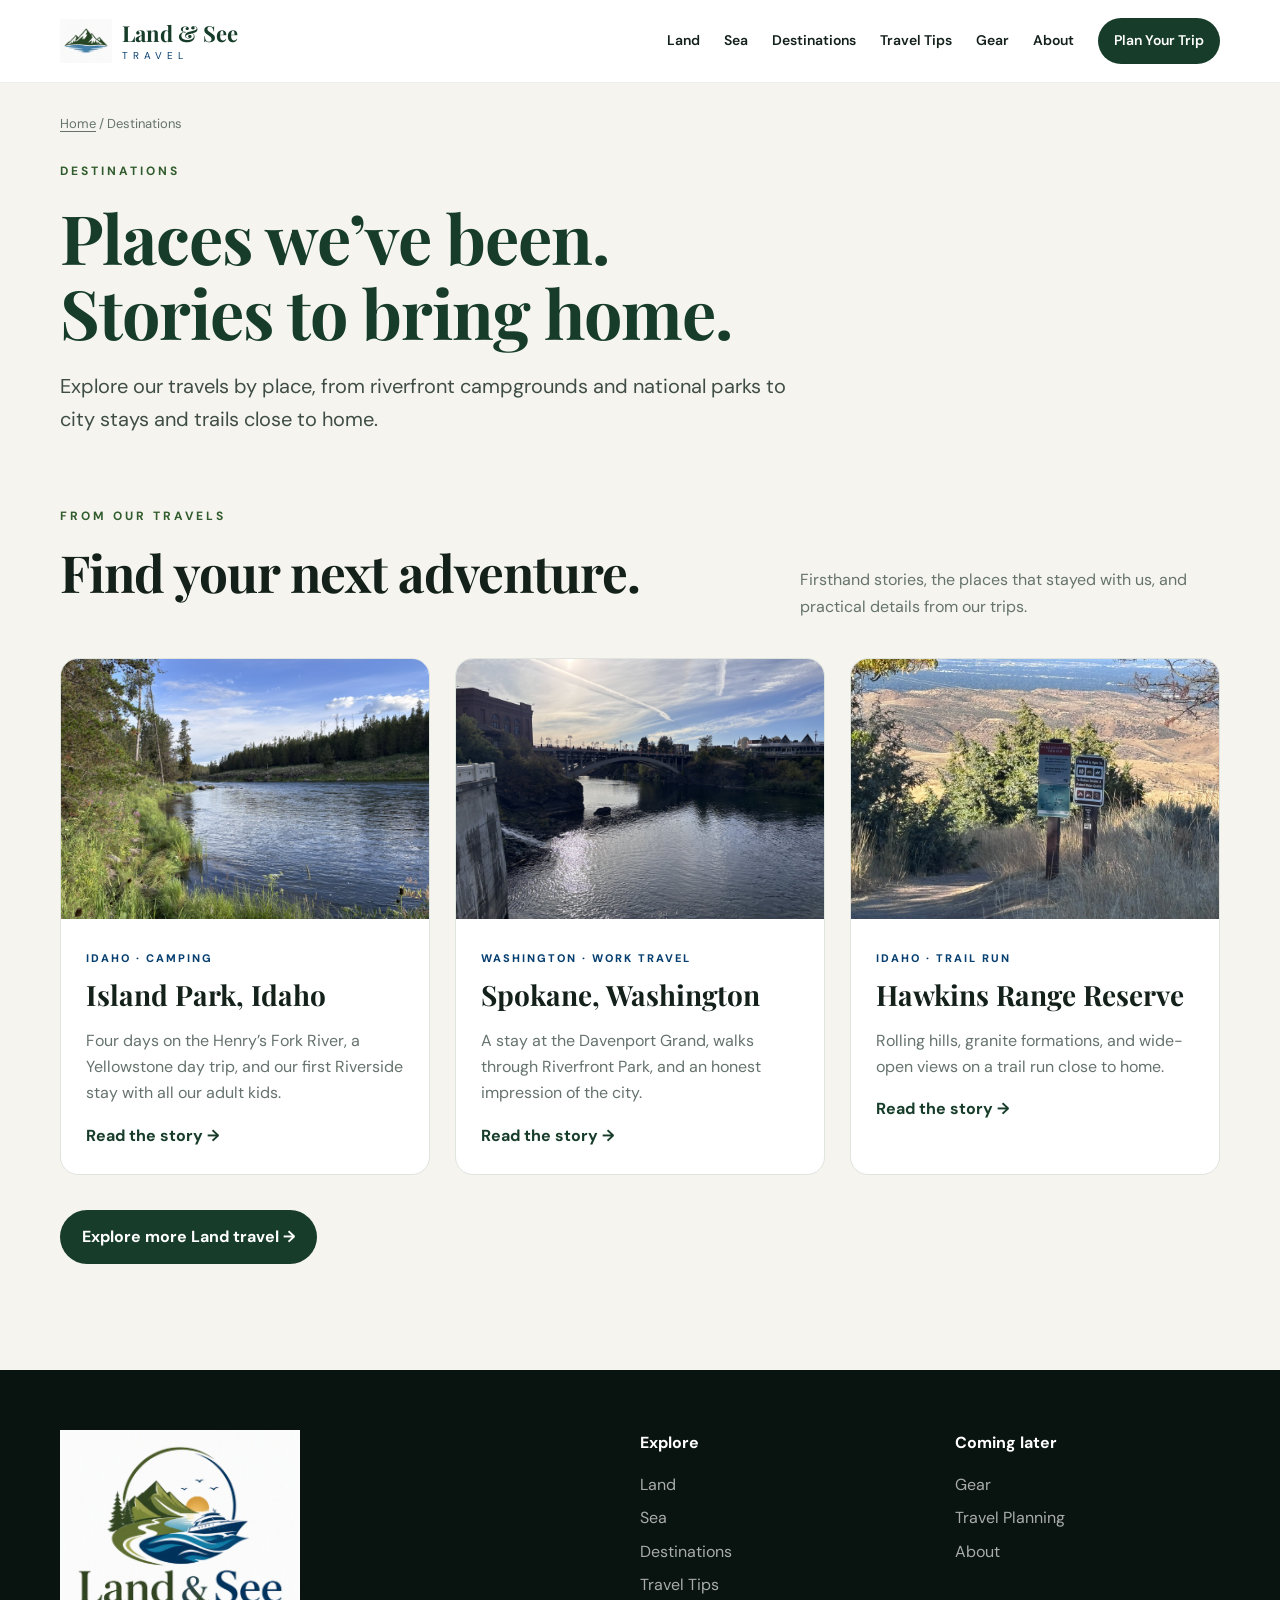
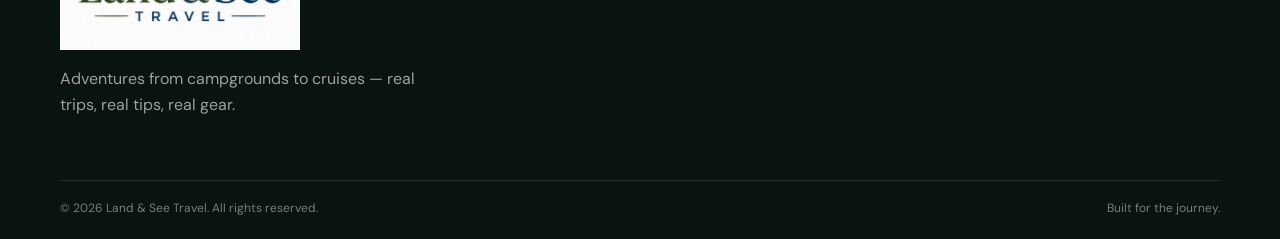
==== Destinations.html @ e611ccef "Add destinations page and island park story" ====
<!doctype html>
<html lang="en">
<head>
  <meta charset="utf-8">
  <meta name="viewport" content="width=device-width, initial-scale=1">
  <title>Destinations | Land &amp; See Travel</title>
  <meta name="description" content="Explore firsthand destination stories from Land &amp; See Travel: Island Park, Spokane, and the Boise Foothills.">
  <meta name="theme-color" content="#173d2a">
  <meta property="og:type" content="website">
  <meta property="og:title" content="Destinations">
  <meta property="og:description" content="Explore firsthand destination stories from Land &amp; See Travel: Island Park, Spokane, and the Boise Foothills.">
  <link rel="icon" href="assets/logo-mark.png">
  <link rel="preconnect" href="https://fonts.googleapis.com">
  <link rel="preconnect" href="https://fonts.gstatic.com" crossorigin>
  <link href="https://fonts.googleapis.com/css2?family=DM+Sans:wght@400;500;600;700&amp;family=Playfair+Display:wght@600;700&amp;display=swap" rel="stylesheet">
  <link rel="stylesheet" href="styles.css">
  <link rel="stylesheet" href="destination-story.css">
</head>
<body>
<a class="skip-link" href="#main-content">Skip to content</a>
<header class="site-header">
    <div class="container nav-wrap">
      <a class="brand" href="index.html" aria-label="Land & See Travel home">
        <img src="assets/logo-mark.png" alt="Land & See Travel" class="brand-mark">
        <span class="brand-text"><strong>Land &amp; See</strong><small>TRAVEL</small></span>
      </a>

      <button class="menu-toggle" aria-label="Open navigation" aria-expanded="false">☰</button>

      <nav class="nav">
        <a href="Land-Travel.html">Land</a>
        <a href="index.html#sea">Sea</a>
        <a href="Destinations.html">Destinations</a>
        <a href="index.html#tips">Travel Tips</a>
        <a href="index.html#gear">Gear</a>
        <a href="index.html#about">About</a>
        <a class="nav-cta" href="index.html#plan">Plan Your Trip</a>
      </nav>
    </div>
  </header>
<main id="main-content" class="destination-page">
  <div class="container destination-heading">
    <nav class="breadcrumb" aria-label="Breadcrumb"><a href="index.html">Home</a> / <span aria-current="page">Destinations</span></nav>
    <p class="eyebrow green">DESTINATIONS</p>
    <h1>Places we’ve been.<br>Stories to bring home.</h1>
    <p class="lead">Explore our travels by place, from riverfront campgrounds and national parks to city stays and trails close to home.</p>
  </div>
  <section class="section destination-list" aria-labelledby="destination-stories">
    <div class="container">
      <div class="section-heading"><div><p class="eyebrow green">FROM OUR TRAVELS</p><h2 id="destination-stories">Find your next adventure.</h2></div><p>Firsthand stories, the places that stayed with us, and practical details from our trips.</p></div>
      <div class="story-grid"><article class="story"><img src="assets/island-park/river-at-camp.jpg" alt="The Henry’s Fork beside our campsite" width="1800" height="1350" loading="lazy"><div class="story-body"><span class="tag">IDAHO · CAMPING</span><h3>Island Park, Idaho</h3><p>Four days on the Henry’s Fork River, a Yellowstone day trip, and our first Riverside stay with all our adult kids.</p><a href="Island-Park.html">Read the story →</a></div></article>
<article class="story"><img src="assets/spokane/river-city-view.jpg" alt="The Spokane River with a bridge and downtown buildings" loading="lazy"><div class="story-body"><span class="tag">WASHINGTON · WORK TRAVEL</span><h3>Spokane, Washington</h3><p>A stay at the Davenport Grand, walks through Riverfront Park, and an honest impression of the city.</p><a href="Spokane-Work-Trip.html">Read the story →</a></div></article>
<article class="story"><img src="assets/Main-Photo.JPEG" alt="A trail in the Boise Foothills" loading="lazy"><div class="story-body"><span class="tag">IDAHO · TRAIL RUN</span><h3>Hawkins Range Reserve</h3><p>Rolling hills, granite formations, and wide-open views on a trail run close to home.</p><a href="Hawkins-Range-Reserve.html">Read the story →</a></div></article></div>
      <p class="destination-land-link"><a class="button button-dark" href="Land-Travel.html">Explore more Land travel →</a></p>
    </div>
  </section>
</main>
<footer class="footer">
    <div class="container footer-grid">

      <div>
        <img src="assets/logo-full.png" alt="Land & See Travel" class="footer-logo">
        <p>Adventures from campgrounds to cruises — real trips, real tips, real gear.</p>
      </div>

      <div>
        <h4>Explore</h4>
        <a href="Land-Travel.html">Land</a>
        <a href="index.html#sea">Sea</a>
        <a href="Destinations.html">Destinations</a>
        <a href="index.html#tips">Travel Tips</a>
      </div>

      <div>
        <h4>Coming later</h4>
        <a href="index.html#gear">Gear</a>
        <a href="index.html#plan">Travel Planning</a>
        <a href="index.html#about">About</a>
      </div>

    </div>

    <div class="container footer-bottom">
      <span>© <span id="year"></span> Land &amp; See Travel. All rights reserved.</span>
      <span>Built for the journey.</span>
    </div>
  </footer>
<script src="script.js"></script>
</body>
</html>
---- styles.css ----
:root{
  --green:#173d2a;
  --green-2:#315c2d;
  --blue:#063f70;
  --blue-2:#176a9b;
  --gold:#dca23a;
  --ink:#14211b;
  --muted:#66736d;
  --cream:#f5f4ee;
  --white:#fff;
  --line:#dfe4df;
  --shadow:0 18px 50px rgba(17,39,29,.12);
}
*{box-sizing:border-box}
html{scroll-behavior:smooth}
body{margin:0;color:var(--ink);font-family:"DM Sans",Arial,sans-serif;background:#fff;line-height:1.65}
img{display:block;max-width:100%}
a{color:inherit}
.container{width:min(1160px,calc(100% - 40px));margin:auto}
.site-header{position:sticky;top:0;z-index:20;background:rgba(255,255,255,.96);backdrop-filter:blur(12px);border-bottom:1px solid rgba(0,0,0,.07)}
.nav-wrap{height:82px;display:flex;align-items:center;justify-content:space-between;gap:24px}
.brand{display:flex;align-items:center;text-decoration:none;gap:10px}
.brand-mark{width:52px;height:52px;object-fit:contain}
.brand-text{display:flex;flex-direction:column;line-height:1}
.brand-text strong{font-family:"Playfair Display",Georgia,serif;font-size:22px;color:var(--green)}
.brand-text small{font-size:10px;letter-spacing:5px;color:var(--blue);margin-top:7px}
.nav{display:flex;align-items:center;gap:24px;font-size:14px;font-weight:600}
.nav a{text-decoration:none}
.nav a:hover{color:var(--blue-2)}
.nav-cta{background:var(--green);color:white!important;padding:11px 16px;border-radius:999px}
.menu-toggle{display:none;border:0;background:none;font-size:26px}
.hero{min-height:700px;position:relative;color:white;display:flex;align-items:center;overflow:hidden}
.hero-image{position:absolute;inset:0;background:url("assets/glacier-lake.jpeg") center/cover no-repeat;transform:scale(1.02)}
.hero-overlay{position:absolute;inset:0;background:linear-gradient(90deg,rgba(5,25,16,.82),rgba(5,25,16,.38) 52%,rgba(5,25,16,.08))}
.hero-content{position:relative;z-index:1;padding:90px 0;max-width:760px}
.eyebrow{font-size:12px;letter-spacing:3px;font-weight:700;margin:0 0 18px}
.eyebrow.green{color:var(--green-2)}
.eyebrow.gold{color:var(--gold)}
.hero h1,h2,h3{font-family:"Playfair Display",Georgia,serif}
.hero h1{font-size:clamp(48px,7vw,82px);line-height:1.04;margin:0 0 20px;letter-spacing:-2px}
.hero h1 em{font-style:normal}
.hero-copy{font-size:25px;font-weight:600;margin:0 0 10px}
.hero-description{font-size:18px;max-width:650px;color:rgba(255,255,255,.9)}
.hero-actions{display:flex;gap:24px;align-items:center;margin-top:32px}
.button{display:inline-block;text-decoration:none;border-radius:999px;padding:13px 21px;font-weight:700;border:1px solid transparent}
.button-light{background:white;color:var(--green)}
.button-dark{background:var(--green);color:white}
.text-link{text-decoration:none;font-weight:700}
.text-link.light{color:white}
.section{padding:90px 0}
.intro{background:white}
.intro-grid{display:grid;grid-template-columns:1fr 1fr;gap:80px;align-items:start}
h2{font-size:clamp(36px,4vw,55px);line-height:1.08;letter-spacing:-1px;margin:0 0 20px}
.lead{font-size:20px;color:#3f4d46}
.soft{background:var(--cream)}
.section-heading{display:flex;justify-content:space-between;align-items:end;gap:30px;margin-bottom:38px}
.section-heading>p{max-width:420px;color:var(--muted);margin:0}
.adventure-grid{display:grid;grid-template-columns:repeat(3,1fr);gap:22px}
.adventure-card{position:relative;min-height:520px;overflow:hidden;border-radius:20px;text-decoration:none;background:#111;box-shadow:var(--shadow)}
.adventure-card img{position:absolute;inset:0;width:100%;height:100%;object-fit:cover;transition:transform .5s}
.adventure-card:hover img{transform:scale(1.05)}
.adventure-card:after{content:"";position:absolute;inset:0;background:linear-gradient(180deg,transparent 25%,rgba(0,0,0,.8) 100%)}
.card-content{position:absolute;z-index:2;bottom:0;padding:30px;color:white}
.card-content span,.tag{font-size:11px;letter-spacing:2px;font-weight:800}
.card-content h3{font-size:32px;line-height:1.1;margin:10px 0}
.card-content p{color:rgba(255,255,255,.88)}
.card-content strong{color:#fff}
.story-grid{display:grid;grid-template-columns:1.3fr 1fr 1fr;gap:25px}
.story{border:1px solid var(--line);border-radius:18px;overflow:hidden;background:white}
.story img{width:100%;height:250px;object-fit:cover}
.story.featured img{height:330px}
.story-body{padding:25px}
.story-body .tag{color:var(--blue)}
.story h3{font-size:28px;line-height:1.15;margin:9px 0 10px}
.story-body p{color:var(--muted)}
.story-body a{font-weight:700;text-decoration:none;color:var(--green)}
.dark-section{background:var(--green);color:white}
.feature-grid{display:grid;grid-template-columns:1fr 1fr;gap:100px}
.feature-grid .large{font-size:20px;color:rgba(255,255,255,.8);max-width:550px}
.tips-list>div{border-top:1px solid rgba(255,255,255,.2);padding:18px 0;display:grid;grid-template-columns:45px 1fr;column-gap:12px}
.tips-list>div:last-child{border-bottom:1px solid rgba(255,255,255,.2)}
.tips-list span{color:var(--gold);font-weight:800}
.tips-list strong{font-size:18px}
.tips-list p{grid-column:2;margin:2px 0 0;color:rgba(255,255,255,.7)}
.gear-section{background:#fff}
.gear-grid{display:grid;grid-template-columns:1fr 1fr;gap:80px;align-items:center}
.gear-image img{width:100%;height:600px;object-fit:cover;border-radius:22px}
.gear-copy{max-width:530px}
.small-note{font-size:12px;color:var(--muted);margin-top:22px}
.planning{background:linear-gradient(135deg,var(--blue),#0a5b82);color:white}
.planning-inner{display:grid;grid-template-columns:1.2fr .8fr;gap:70px;align-items:center}
.planning p:not(.eyebrow){color:rgba(255,255,255,.82);font-size:18px;max-width:650px}
.coming-card{background:rgba(255,255,255,.1);border:1px solid rgba(255,255,255,.2);border-radius:20px;padding:32px;display:flex;flex-direction:column;gap:8px}
.coming-card .mark{font-family:"Playfair Display",Georgia,serif;font-size:54px;color:var(--gold)}
.coming-card span{color:rgba(255,255,255,.7)}
.about-section{background:var(--cream)}
.about-grid{display:grid;grid-template-columns:1fr 1fr;gap:80px;align-items:center}
.about-photo img{width:100%;height:540px;object-fit:cover;border-radius:22px}
.newsletter{background:#0e1e17;color:white;padding:70px 0}
.newsletter-inner{display:grid;grid-template-columns:1fr 1fr;gap:70px;align-items:center}
.newsletter p:not(.eyebrow){color:rgba(255,255,255,.72)}
.signup-form label{display:block;font-size:13px;font-weight:700;margin-bottom:8px}
.form-row{display:flex;gap:10px}
.signup-form input{flex:1;padding:14px 16px;border-radius:999px;border:0;font:inherit}
.signup-form button{border:0;border-radius:999px;padding:0 20px;font-weight:700}
.signup-form small{display:block;color:rgba(255,255,255,.5);margin-top:10px}
.footer{background:#09130f;color:white;padding:60px 0 20px}
.footer-grid{display:grid;grid-template-columns:2fr 1fr 1fr;gap:50px}
.footer-logo{width:240px;height:auto;object-fit:contain;margin-bottom:10px}
.footer p{color:rgba(255,255,255,.6);max-width:360px}
.footer h4{margin:0 0 15px}
.footer a{display:block;color:rgba(255,255,255,.65);text-decoration:none;margin:7px 0}
.footer a:hover{color:white}
.footer-bottom{border-top:1px solid rgba(255,255,255,.12);margin-top:45px;padding-top:18px;display:flex;justify-content:space-between;color:rgba(255,255,255,.45);font-size:12px}
@media(max-width:900px){
  .nav{display:none;position:absolute;top:82px;left:0;right:0;background:white;padding:20px;box-shadow:0 15px 30px rgba(0,0,0,.1);flex-direction:column;align-items:stretch}
  .nav.open{display:flex}
  .menu-toggle{display:block}
  .adventure-grid,.story-grid{grid-template-columns:1fr}
  .adventure-card{min-height:440px}
  .story.featured img,.story img{height:300px}
  .intro-grid,.feature-grid,.gear-grid,.planning-inner,.about-grid,.newsletter-inner{grid-template-columns:1fr;gap:45px}
  .section-heading{display:block}
  .section-heading>p{margin-top:15px}
  .gear-image img,.about-photo img{height:460px}
  .footer-grid{grid-template-columns:1fr 1fr}
}
@media(max-width:600px){
  .container{width:min(100% - 28px,1160px)}
  .nav-wrap{height:72px}
  .nav{top:72px}
  .hero{min-height:650px}
  .hero-content{padding:70px 0}
  .hero h1{font-size:48px}
  .hero-description{font-size:16px}
  .hero-actions{flex-direction:column;align-items:flex-start}
  .section{padding:65px 0}
  .gear-image img,.about-photo img{height:360px}
  .footer-grid{grid-template-columns:1fr}
  .footer-bottom{display:block}
  .footer-bottom span{display:block;margin:6px 0}
  .form-row{display:block}
  .signup-form button{width:100%;height:48px;margin-top:10px}
}
---- destination-story.css ----
.destination-page{background:var(--cream)}
.destination-heading{padding:30px 0 36px}
.breadcrumb{font-size:13px;color:var(--muted);margin-bottom:28px}
.breadcrumb a{text-underline-offset:3px}
.destination-heading h1{font-family:"Playfair Display",Georgia,serif;font-size:clamp(38px,6vw,68px);line-height:1.1;color:var(--green);margin:0 0 18px;letter-spacing:-1px}
.destination-heading .lead{max-width:730px;margin-bottom:0}
.destination-cover img{width:100%;max-height:620px;object-fit:cover;border-radius:18px}
.trip-facts{display:flex;flex-wrap:wrap;gap:12px;margin-top:22px}
.trip-facts span{background:white;border:1px solid var(--line);border-radius:999px;padding:8px 15px;font-size:14px}
.destination-copy{max-width:800px;margin:auto;padding:36px 24px 65px;font-size:18px;line-height:1.85}
.destination-copy h2{font-size:30px;line-height:1.25;color:var(--green);margin:42px 0 20px}
.destination-copy h3{font-size:23px;color:var(--green);margin:24px 0 12px}
.destination-copy p{margin:0 0 24px}
.destination-copy li{margin-bottom:8px}
.destination-copy a{color:var(--green);text-underline-offset:4px}
.camp-details{background:white;border:1px solid var(--line);border-radius:14px;padding:22px;margin:24px 0}
.camp-details dt{font-weight:700}.camp-details dd{margin:0 0 14px}.camp-details dd:last-child{margin-bottom:0}
.destination-copy figure{margin:30px 0}.destination-copy figure img{width:100%;height:auto;border-radius:12px}
.destination-copy figcaption{font-size:13px;color:var(--muted);margin-top:8px}
.story-return{display:flex;flex-wrap:wrap;gap:22px;margin-top:32px;font-weight:700}
.destination-list{padding-top:35px}.destination-list .story-grid{grid-template-columns:repeat(3,minmax(0,1fr))}
.destination-list .story img{height:260px}
a:focus-visible,button:focus-visible{outline:3px solid var(--blue-2);outline-offset:4px}
@media(max-width:900px){.destination-list .story-grid{grid-template-columns:1fr}}
@media(max-width:600px){.destination-heading{padding:22px 0 26px}.destination-copy{font-size:17px;padding:28px 20px 45px}.destination-copy h2{font-size:27px}.trip-facts{gap:8px}.trip-facts span{font-size:12px;padding:7px 11px}.destination-cover img{min-height:240px}.destination-heading h1{letter-spacing:-.5px}}

.destination-copy .portrait-photo{max-width:520px;margin:32px auto}
.destination-cover img{max-height:none;height:auto}
.skip-link{position:fixed;top:10px;left:10px;z-index:100;background:white;color:var(--green);padding:12px 20px;transform:translateY(-160%)}
.skip-link:focus{transform:translateY(0)}
.trip-extra{margin-top:30px;border-top:1px solid var(--line);padding-top:20px}.trip-extra summary{cursor:pointer;font-weight:700;color:var(--green)}
.destination-land-link{margin-top:35px}
@media(prefers-reduced-motion:reduce){html{scroll-behavior:auto}}
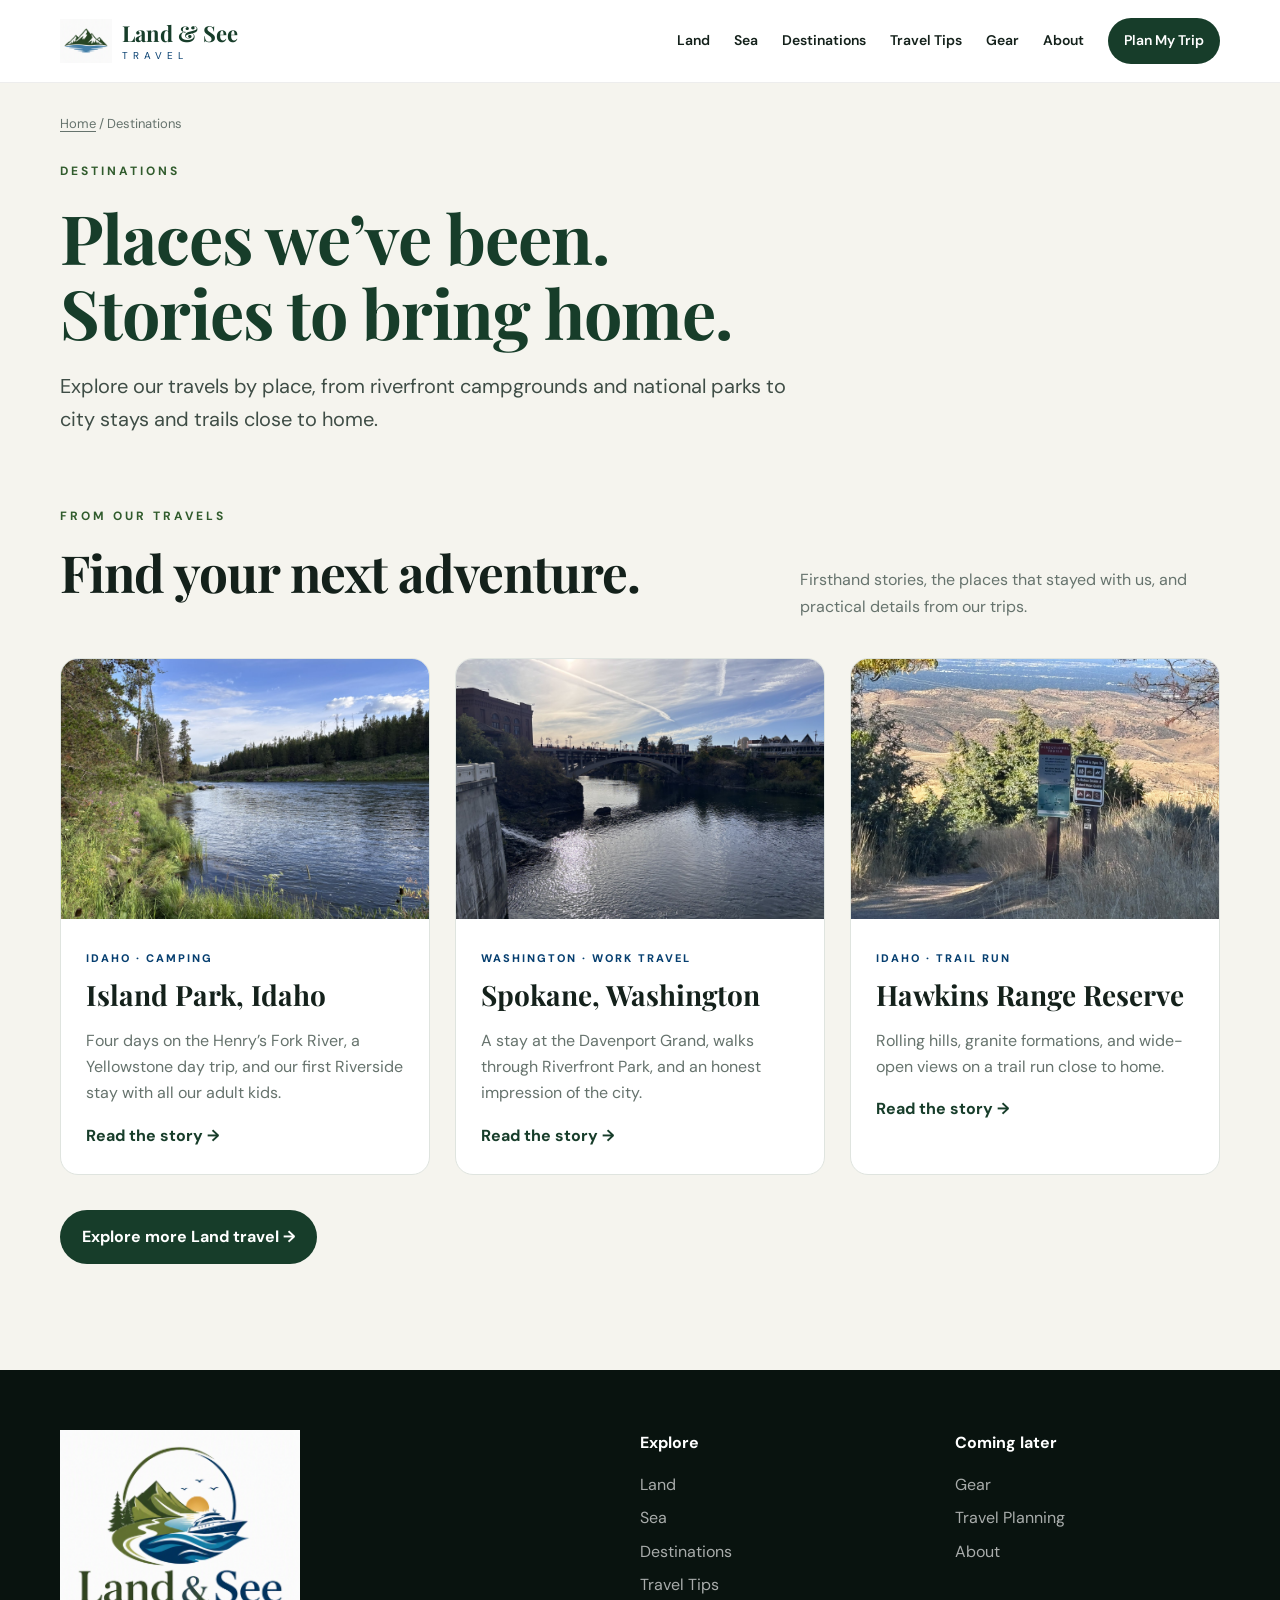
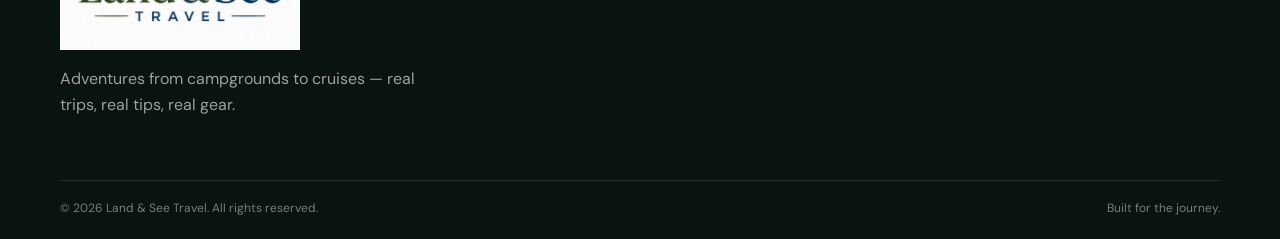
==== commit 5a01ce16: "Prominent Travel Agent Changes to make travel agent more prominent and atlas coast" ====
--- a/Destinations.html
+++ b/Destinations.html
@@ -34,7 +34,7 @@
         <a href="index.html#tips">Travel Tips</a>
         <a href="index.html#gear">Gear</a>
         <a href="index.html#about">About</a>
-        <a class="nav-cta" href="index.html#plan">Plan Your Trip</a>
+        <a class="nav-cta" href="/#booking">Plan My Trip</a>
       </nav>
     </div>
   </header>
@@ -74,7 +74,7 @@
       <div>
         <h4>Coming later</h4>
         <a href="index.html#gear">Gear</a>
-        <a href="index.html#plan">Travel Planning</a>
+        <a href="/#booking">Travel Planning</a>
         <a href="index.html#about">About</a>
       </div>
 
--- a/styles.css
+++ b/styles.css
@@ -142,3 +142,17 @@
   .form-row{display:block}
   .signup-form button{width:100%;height:48px;margin-top:10px}
 }
+
+/* Homepage booking section: one destination for planning links across the site. */
+#booking,#plan{scroll-margin-top:105px}
+.booking-section{position:relative;color:#fff;background:linear-gradient(90deg,rgba(12,43,36,.93),rgba(12,43,36,.75) 48%,rgba(12,43,36,.38)),url("assets/planning-coast.jpg") center/cover no-repeat}
+.booking-anchor{position:absolute;top:0;left:0;width:1px;height:1px;pointer-events:none}
+.booking-inner{display:grid;grid-template-columns:1.05fr 1fr;gap:64px;align-items:center}
+.booking-copy{max-width:560px}.booking-copy h2{font-size:clamp(36px,4.8vw,58px)}.booking-copy p:not(.eyebrow){font-size:19px;line-height:1.75;color:rgba(255,255,255,.92)}
+.booking-card{background:#fff;color:var(--ink);padding:36px;border-radius:20px;box-shadow:0 18px 50px rgba(5,25,16,.22)}
+.booking-card h3{font-size:30px;line-height:1.2;margin:0 0 24px}.booking-card .eyebrow{font-size:11px;letter-spacing:2px}.booking-card .button{max-width:100%;text-align:center}
+.booking-card .booking-help{font-size:15px;line-height:1.7;color:#4c5e53;margin:20px 0}.booking-card .booking-affiliation{font-size:14px;line-height:1.65;color:#4c5e53;border-top:1px solid var(--line);padding-top:18px;margin:0 0 12px}.booking-policies{font-size:14px;margin:0}.booking-policies a{text-underline-offset:3px;color:var(--green)}
+a:focus-visible,button:focus-visible{outline:3px solid var(--gold);outline-offset:4px}
+@media(max-width:900px){.booking-inner{grid-template-columns:1fr;gap:30px}.booking-copy{max-width:680px}.booking-card{max-width:680px}.booking-section{background-position:35% center}}
+@media(max-width:600px){.booking-card{padding:26px 22px}.booking-card .button{width:100%}.booking-copy p:not(.eyebrow){font-size:18px}#booking,#plan{scroll-margin-top:90px}}
+@media(prefers-reduced-motion:reduce){html{scroll-behavior:auto}}
